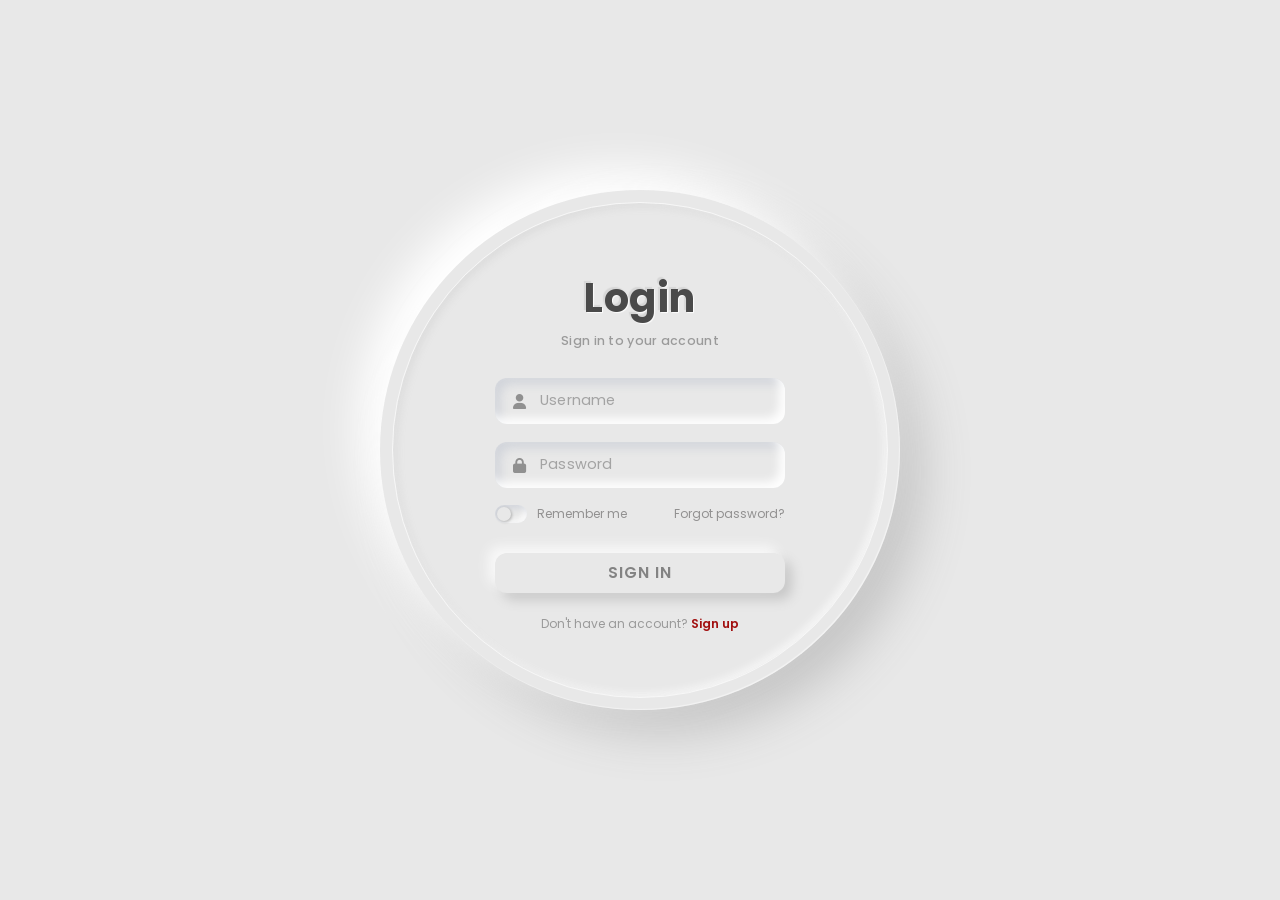
==== login.html @ ddeadc7a "Rename index.html to login.html" ====
<!DOCTYPE html>
<html lang="en">
<head>
<meta charset="UTF-8">
<title>Premium College Login Page</title>
<link rel="preconnect" href="https://fonts.googleapis.com">
<link href="https://fonts.googleapis.com/css2?family=Poppins:wght@400;500;600;700;800&display=swap" rel="stylesheet">
<link rel="stylesheet" href="https://cdnjs.cloudflare.com/ajax/libs/font-awesome/6.5.1/css/all.min.css">
<link rel="stylesheet" href="index.css">
</head>
<body>

<div class="login-wrapper">
    <div class="flip-scene" id="flipScene">
        <div class="flip-card">

            <!-- FRONT — LOGIN -->
            <div class="glass-circle front">
                <div class="accent-ring"></div>

                <form class="login-form">
                    <h1>Login</h1>
                    <div class="subtitle">Sign in to your account</div>

                    <div class="input-box">
                        <i class="fa-solid fa-user"></i>
                        <input type="text" placeholder="Username" autocomplete="off">
                    </div>

                    <div class="input-box">
                        <i class="fa-solid fa-lock"></i>
                        <input type="password" placeholder="Password" autocomplete="off">
                    </div>

                    <div class="forgot">
                        <div class="remember">
                            <div class="switch" id="rememberSwitch"></div>
                            Remember me
                        </div>
                        <a href="#">Forgot password?</a>
                    </div>

                    <button type="button">Sign In</button>

                    <div class="signup-text">Don't have an account? <a id="toSignup">Sign up</a></div>
                </form>
            </div>

            <!-- BACK — SIGN UP -->
            <div class="glass-circle back">
                <div class="accent-ring"></div>

                <form class="login-form">
                    <h1>Sign Up</h1>
                    <div class="subtitle">Create your account</div>

                    <div class="input-box">
                        <i class="fa-solid fa-user"></i>
                        <input type="text" placeholder="Full name" autocomplete="off">
                    </div>

                    <div class="input-box">
                        <i class="fa-solid fa-envelope"></i>
                        <input type="email" placeholder="Email" autocomplete="off">
                    </div>

                    <div class="input-box" style="margin-bottom: 30px;">
                        <i class="fa-solid fa-lock"></i>
                        <input type="password" placeholder="Password" autocomplete="off">
                    </div>

                    <button type="button">Create Account</button>

                    <div class="signup-text">Already have an account? <a id="toLogin">Login</a></div>
                </form>
            </div>

        </div>
    </div>
</div>

<script>
    document.getElementById('rememberSwitch').addEventListener('click', function () {
        this.classList.toggle('on');
    });

    const scene = document.getElementById('flipScene');
    document.getElementById('toSignup').addEventListener('click', function () {
        scene.classList.add('flipped');
    });
    document.getElementById('toLogin').addEventListener('click', function () {
        scene.classList.remove('flipped');
    });
</script>

</body>
</html>
---- index.css ----
* {
    margin: 0;
    padding: 0;
    box-sizing: border-box;
}

html {
    font-family: "Poppins", sans-serif;
}

body {
    min-height: 100vh;
    display: flex;
    justify-content: center;
    align-items: center;
    background: #e8e8e8;
    overflow: hidden;
}

/* =========================
       LOGIN WRAPPER
========================= */

.login-wrapper {
    display: flex;
    justify-content: center;
    align-items: center;
    width: 100%;
    min-height: 100vh;
}

/* =========================
      FLIP PERSPECTIVE
========================= */

.flip-scene {
    width: 520px;
    height: 520px;
    perspective: 1800px;
}

.flip-card {
    position: relative;
    width: 100%;
    height: 100%;
    transition: transform .9s cubic-bezier(.22,1,.36,1);
    transform-style: preserve-3d;
}

.flip-scene.flipped .flip-card {
    transform: rotateY(180deg);
}

/* =========================
      NEUMORPHIC CIRCLE (shared by both faces)
========================= */

.glass-circle {
    position: absolute;
    inset: 0;
    width: 520px;
    height: 520px;
    border-radius: 50%;
    display: flex;
    justify-content: center;
    align-items: center;
    background: #e8e8e8;
    box-shadow:
        -22px -22px 44px #ffffff,
        22px 22px 50px #c3c3c3,
        -1px -1px 1px rgba(255,255,255,.5) inset;
    z-index: 5;
    backface-visibility: hidden;
    -webkit-backface-visibility: hidden;
}

.glass-circle.back {
    transform: rotateY(180deg);
}


/* =========================
       INNER RING
========================= */

.glass-circle::before {
    content: "";
    position: absolute;
    inset: 12px;
    border-radius: 50%;
    border: 1px solid rgba(255, 255, 255, 0.65);
    box-shadow:
        inset 3px 3px 9px rgba(163, 163, 163, 0.18),
        inset -3px -3px 9px rgba(255, 255, 255, 0.7);
    pointer-events: none;
}



/* =========================
        LOGIN / SIGNUP FORM
========================= */

.login-form {
    position: relative;
    width: 290px;
    z-index: 10;
}

/* =========================
          TITLE
========================= */

.login-form h1 {
    color: #4a4a4a;
    font-size: 40px;
    font-weight: 700;
    letter-spacing: .5px;
    margin-bottom: 4px;
    text-align: center;
    text-shadow:
        1px 1px 1px rgba(255, 255, 255, 0.9),
        -2px -2px 1px rgba(163, 163, 163, 0.25);
}

.login-form .subtitle {
    text-align: center;
    color: #9a9a9a;
    font-size: 12.5px;
    font-weight: 500;
    letter-spacing: .3px;
    margin-bottom: 28px;
}

/* =========================
        INPUT BOX
========================= */

.input-box {
    position: relative;
    margin-bottom: 18px;
}

/* =========================
          ICON
========================= */

.input-box i {
    position: absolute;
    left: 18px;
    top: 50%;
    transform: translateY(-50%);
    color: #909090;
    font-size: 15px;
    z-index: 2;
    transition: color .35s ease;
}

/* =========================
          INPUT
========================= */

.input-box input {
    width: 100%;
    height: 46px;
    padding: 0 18px 0 45px;
    border: none;
    outline: none;
    background: #e8e8e8;
    color: #4a4a4a;
    font-family: inherit;
    font-size: 14.5px;
    font-weight: 500;
    letter-spacing: .2px;
    border-radius: 12px;
    box-shadow:
        inset -6px -6px 10px rgba(255,255,255,.95),
        inset 6px 6px 10px rgba(184,190,204,.45);
    transition: box-shadow .4s cubic-bezier(.22,1,.36,1), transform .4s cubic-bezier(.22,1,.36,1);
}

/* =========================
       PLACEHOLDER
========================= */

.input-box input::placeholder {
    color: #a3a3a3;
    font-weight: 400;
}

/* =========================
       FOCUS — premium glow, no clunky border ring
========================= */

.input-box input:focus {
    transform: translateY(-2px);
    box-shadow:
    inset 3px 3px 6px rgba(120,10,10,.35),
    inset -3px -3px 6px rgba(212, 55, 55, 0.25);
}

.input-box input:focus + i,
.input-box:focus-within i {
    color: #a10f0f;
}

/* =========================
       FORGOT PASSWORD / REMEMBER
========================= */

.forgot {
    display: flex;
    justify-content: space-between;
    align-items: center;
    margin-top: -1px;
    margin-bottom: 30px;
   
}

.remember {
    display: flex;
    align-items: center;
    gap: 10px;
    font-size: 12px;
    color: #929191;
}

/* tiny neumorphic toggle */
.switch {
    position: relative;
    width: 32px;
    height: 18px;
    border-radius: 20px;
    background: #e8e8e8;
    box-shadow:
        inset 3px 3px 6px rgba(184,190,204,.5),
        inset -3px -3px 6px rgba(255,255,255,.9);
    cursor: pointer;
    flex-shrink: 0;
}

.switch::after {
    content: "";
    position: absolute;
    top: 2px;
    left: 2px;
    width: 14px;
    height: 14px;
    border-radius: 50%;
    background: #e8e8e8;
    box-shadow: 1px 1px 3px rgba(0,0,0,.25);
    transition: left .25s ease, background .25s ease;
}

.switch.on {
    box-shadow:
        inset 3px 3px 6px rgba(120,10,10,.35),
        inset -3px -3px 6px rgba(212,175,55,.25);
}

.switch.on::after {
    left: 16px;
    background: #a10f0f;
}

.forgot a {
    font-size: 12px;
    color: #929191;
    text-decoration: none;
    transition: color .3s ease;
}

.forgot a:hover {
    color: #a10f0f;
}



/* =========================
          BUTTON
========================= */

.login-form button {
    position: relative;
    width: 290px;
    height: 40px;
    display: block;
    margin: auto;
    overflow: hidden;
    border: none;
    outline: none;
    border-radius: 12px;
    cursor: pointer;
    font-family: inherit;
    font-size: 15.5px;
    font-weight: 600;
    letter-spacing: 1px;
    text-transform: uppercase;
    color: #838383;
    background: #e8e8e8;
    box-shadow:
        -7px -7px 12px #f8f8f8,
         7px 7px 12px #c8c8c8;
    transition: color .4s ease, background .4s ease, box-shadow .4s ease, transform .25s ease;
}

/* premium sheen sweep on hover */
.login-form button::before {
    content: "";
    position: absolute;
    top: 0;
    left: -60%;
    width: 40%;
    height: 100%;
    background: linear-gradient(115deg, transparent, rgba(255,255,255,.55), transparent);
    transform: skewX(-20deg);
    transition: left .6s ease;
}

.login-form button:hover::before {
    left: 130%;
}

/* =========================
          HOVER
========================= */

.login-form button:hover {
    transform: translateY(-2px);
    color: #f5e9c8;
    background: linear-gradient(155deg, #b21414 0%, #7c0d0d 100%);
    box-shadow:
        0 10px 22px rgba(120, 10, 10, 0.35),
        -5px -5px 15px rgba(255, 255, 255, 0.6),
        inset 0 1px 1px rgba(255,255,255,.25);
}

/* =========================
          ACTIVE
========================= */

.login-form button:active {
    transform: translateY(0) scale(0.97);
    box-shadow:
        inset 5px 5px 10px rgba(60, 5, 5, 0.4),
        inset -5px -5px 10px rgba(212, 175, 55, 0.2);
}

.login-form .signup-text {
    text-align: center;
    margin-top: 22px;
    font-size: 12px;
    color: #9a9a9a;
}

.login-form .signup-text a {
    color: #a10f0f;
    font-weight: 600;
    text-decoration: none;
    cursor: pointer;
}

/* =========================
        RESPONSIVE
========================= */

@media (max-width: 600px) {
    .flip-scene { width: 390px; height: 390px; }
    .glass-circle { width: 390px; height: 390px; }
    .login-form { width: 220px; }
    .login-form h1 { font-size: 34px; }
    .login-form .subtitle { margin-bottom: 20px; }
    .input-box { margin-bottom: 14px; }
    .input-box input { height: 42px; font-size: 13px; padding-left: 40px; }
    .input-box i { left: 14px; font-size: 14px; }
    .forgot { margin-bottom: 22px; }
    .forgot a { font-size: 11px; }
    .login-form button { width: 215px; height: 44px; font-size: 13.5px; }
}

@media (max-width: 420px) {
    .flip-scene { width: 330px; height: 330px; }
    .glass-circle { width: 330px; height: 330px; }
    .login-form { width: 185px; }
    .login-form h1 { font-size: 27px; }
    .login-form .subtitle { font-size: 11px; margin-bottom: 16px; }
    .input-box { margin-bottom: 12px; }
    .input-box input { height: 38px; font-size: 11px; padding-left: 34px; }
    .input-box i { left: 11px; font-size: 12px; }
    .forgot { margin-bottom: 18px; }
    .forgot a { font-size: 9px; }
    .login-form button { width: 180px; height: 40px; font-size: 12px; border-radius: 10px; }
}
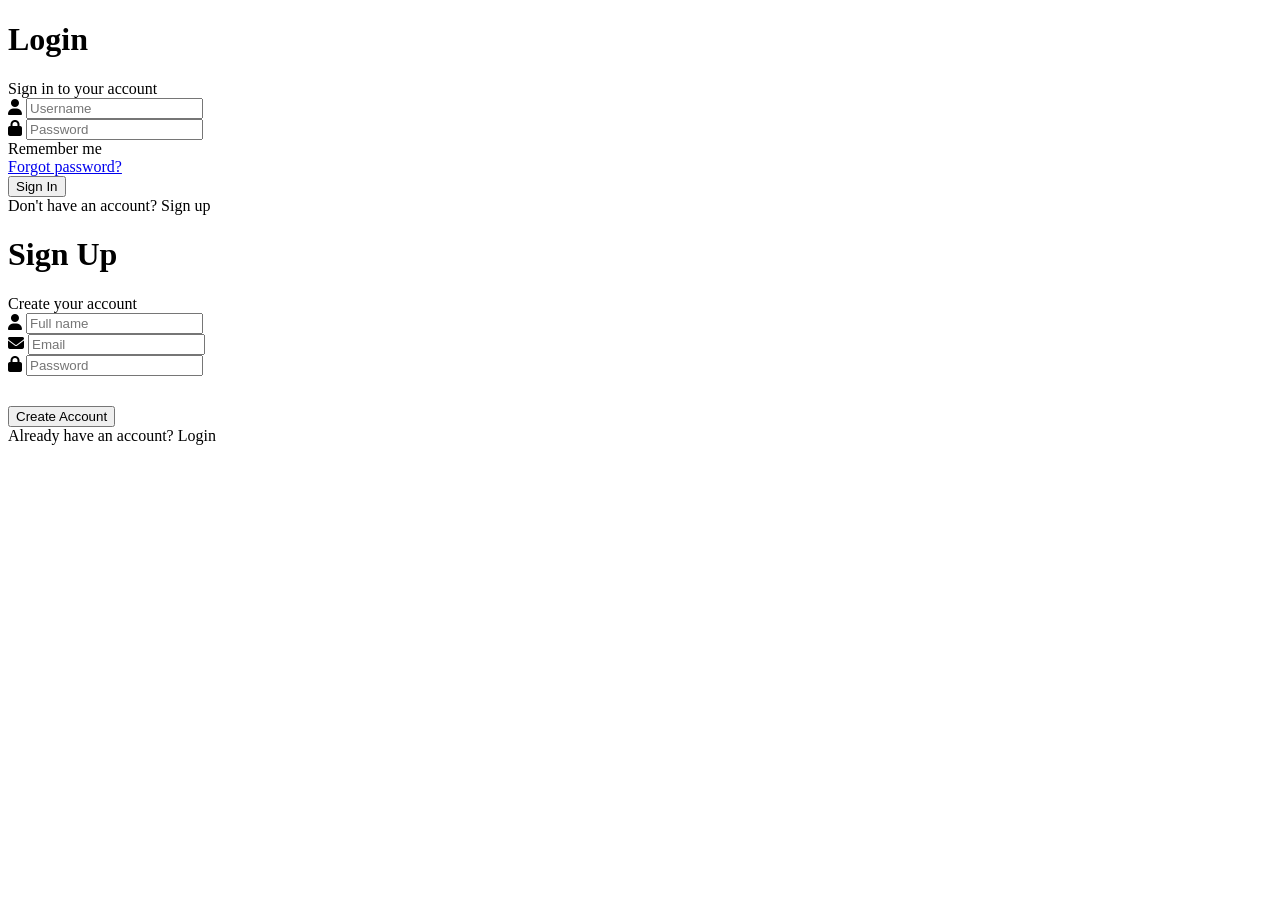
==== commit 7299a0d3: "Change stylesheet reference in login.html Updated the stylesheet link from 'index.css' to 'login.css" ====
--- a/login.html
+++ b/login.html
@@ -6,7 +6,7 @@
 <link rel="preconnect" href="https://fonts.googleapis.com">
 <link href="https://fonts.googleapis.com/css2?family=Poppins:wght@400;500;600;700;800&display=swap" rel="stylesheet">
 <link rel="stylesheet" href="https://cdnjs.cloudflare.com/ajax/libs/font-awesome/6.5.1/css/all.min.css">
-<link rel="stylesheet" href="index.css">
+<link rel="stylesheet" href="login.css">
 </head>
 <body>
 
